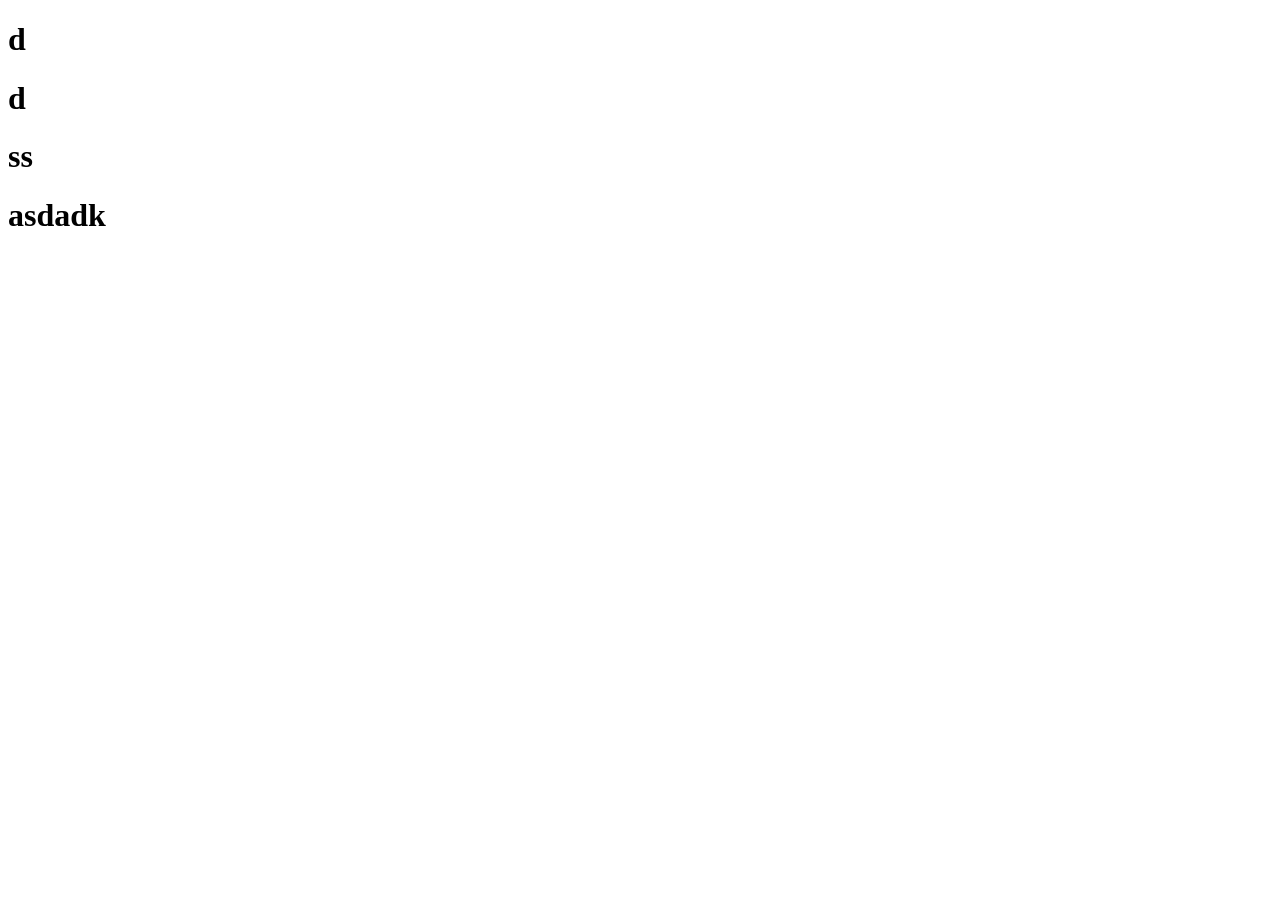
==== signup/index.html @ 1a7e80aa "added signup feature" ====
<!DOCTYPE html>
<html lang="en">
<head>
    <meta charset="UTF-8">
    <meta name="viewport" content="width=device-width, initial-scale=1.0">
    <title>Document</title>
</head>
<body>
    <h1>d</h1>
    <h1>d</h1>
    <h1>ss</h1>
    <h1>asdadk</h1>
</body>
</html>
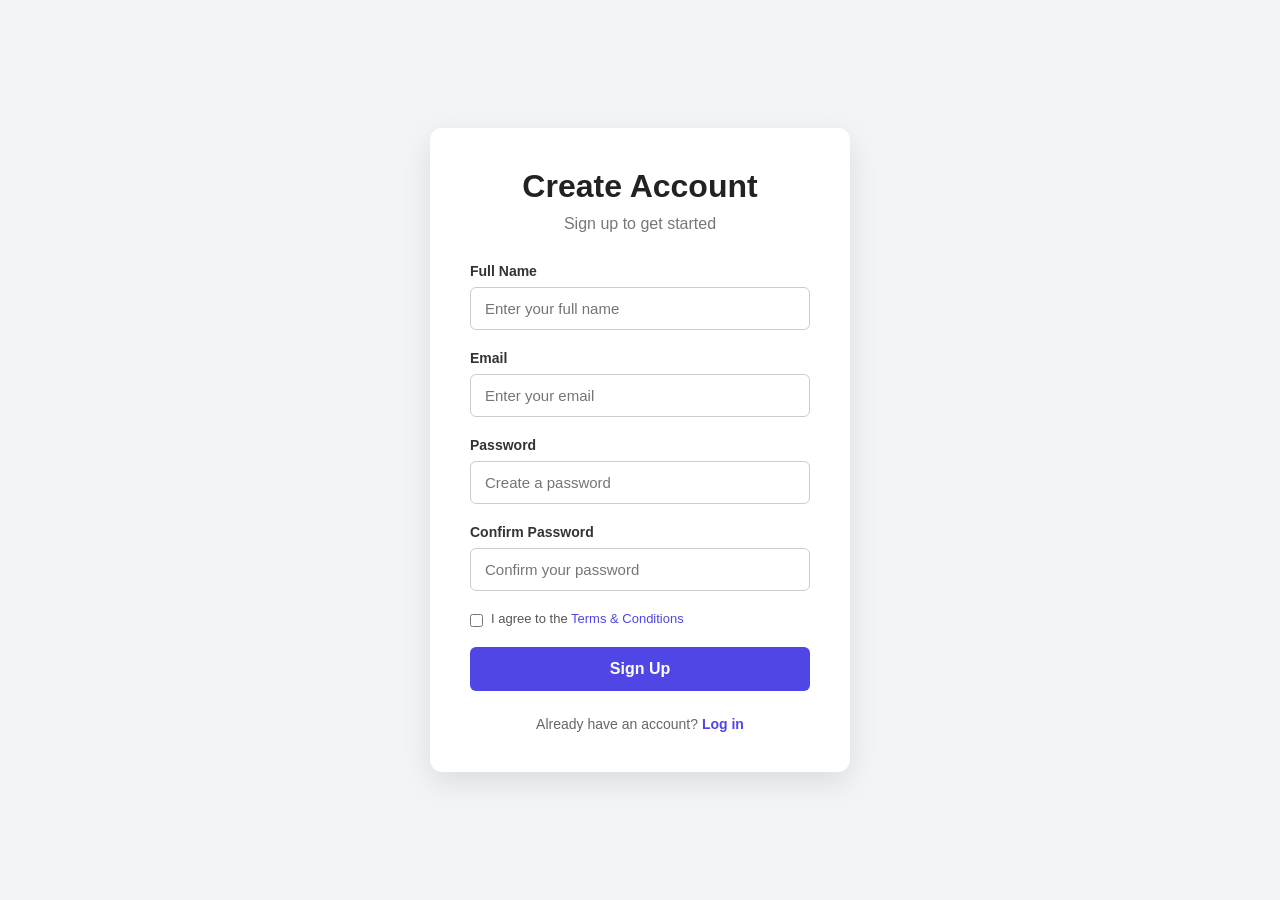
==== commit 11014e6f: "added signup design" ====
--- a/signup/index.html
+++ b/signup/index.html
@@ -3,12 +3,93 @@
 <head>
     <meta charset="UTF-8">
     <meta name="viewport" content="width=device-width, initial-scale=1.0">
-    <title>Document</title>
+
+    <title>Sign Up</title>
+
+    <link rel="stylesheet" href="stylesheet.css">
 </head>
+
 <body>
-    <h1>d</h1>
-    <h1>d</h1>
-    <h1>ss</h1>
-    <h1>asdadk</h1>
+
+    <div class="signup-container">
+
+        <div class="signup-box">
+
+            <h1>Create Account</h1>
+
+            <p class="subtitle">
+                Sign up to get started
+            </p>
+
+            <form>
+
+                <div class="input-group">
+                    <label for="name">Full Name</label>
+                    <input
+                        type="text"
+                        id="name"
+                        name="name"
+                        placeholder="Enter your full name"
+                        required
+                    >
+                </div>
+
+                <div class="input-group">
+                    <label for="email">Email</label>
+                    <input
+                        type="email"
+                        id="email"
+                        name="email"
+                        placeholder="Enter your email"
+                        required
+                    >
+                </div>
+
+                <div class="input-group">
+                    <label for="password">Password</label>
+                    <input
+                        type="password"
+                        id="password"
+                        name="password"
+                        placeholder="Create a password"
+                        required
+                    >
+                </div>
+
+                <div class="input-group">
+                    <label for="confirm-password">Confirm Password</label>
+                    <input
+                        type="password"
+                        id="confirm-password"
+                        name="confirm-password"
+                        placeholder="Confirm your password"
+                        required
+                    >
+                </div>
+
+                <div class="terms">
+                    <input type="checkbox" id="terms" required>
+
+                    <label for="terms">
+                        I agree to the
+                        <a href="#">Terms & Conditions</a>
+                    </label>
+                </div>
+
+                <button type="submit">
+                    Sign Up
+                </button>
+
+            </form>
+
+            <p class="login-text">
+                Already have an account?
+                <a href="#">Log in</a>
+            </p>
+
+        </div>
+
+    </div>
+
 </body>
 </html>
--- a/signup/stylesheet.css
+++ b/signup/stylesheet.css
@@ -0,0 +1,171 @@
+* {
+    margin: 0;
+    padding: 0;
+    box-sizing: border-box;
+}
+
+body {
+    font-family: Arial, sans-serif;
+    background: #f2f4f7;
+
+    min-height: 100vh;
+
+    display: flex;
+    justify-content: center;
+    align-items: center;
+}
+
+.signup-container {
+    width: 100%;
+    padding: 20px;
+}
+
+.signup-box {
+    width: 100%;
+    max-width: 420px;
+
+    margin: auto;
+    padding: 40px;
+
+    background: white;
+
+    border-radius: 12px;
+
+    box-shadow: 0 10px 30px rgba(0, 0, 0, 0.1);
+}
+
+h1 {
+    text-align: center;
+    margin-bottom: 10px;
+
+    color: #222;
+}
+
+.subtitle {
+    text-align: center;
+
+    color: #777;
+
+    margin-bottom: 30px;
+}
+
+.input-group {
+    margin-bottom: 20px;
+}
+
+.input-group label {
+    display: block;
+
+    margin-bottom: 8px;
+
+    font-size: 14px;
+    font-weight: bold;
+
+    color: #333;
+}
+
+.input-group input {
+    width: 100%;
+
+    padding: 12px 14px;
+
+    border: 1px solid #ccc;
+    border-radius: 6px;
+
+    font-size: 15px;
+
+    outline: none;
+
+    transition: 0.2s;
+}
+
+.input-group input:focus {
+    border-color: #4f46e5;
+
+    box-shadow: 0 0 0 3px rgba(79, 70, 229, 0.1);
+}
+
+.terms {
+    display: flex;
+
+    align-items: flex-start;
+
+    gap: 8px;
+
+    margin-bottom: 20px;
+
+    font-size: 13px;
+
+    color: #555;
+}
+
+.terms input {
+    margin-top: 3px;
+}
+
+.terms a {
+    color: #4f46e5;
+
+    text-decoration: none;
+}
+
+.terms a:hover {
+    text-decoration: underline;
+}
+
+button {
+    width: 100%;
+
+    padding: 13px;
+
+    border: none;
+    border-radius: 6px;
+
+    background: #4f46e5;
+
+    color: white;
+
+    font-size: 16px;
+    font-weight: bold;
+
+    cursor: pointer;
+
+    transition: 0.2s;
+}
+
+button:hover {
+    background: #4338ca;
+}
+
+.login-text {
+    text-align: center;
+
+    margin-top: 25px;
+
+    font-size: 14px;
+
+    color: #666;
+}
+
+.login-text a {
+    color: #4f46e5;
+
+    font-weight: bold;
+
+    text-decoration: none;
+}
+
+.login-text a:hover {
+    text-decoration: underline;
+}
+
+@media (max-width: 480px) {
+
+    .signup-box {
+        padding: 30px 20px;
+    }
+
+    h1 {
+        font-size: 26px;
+    }
+}
